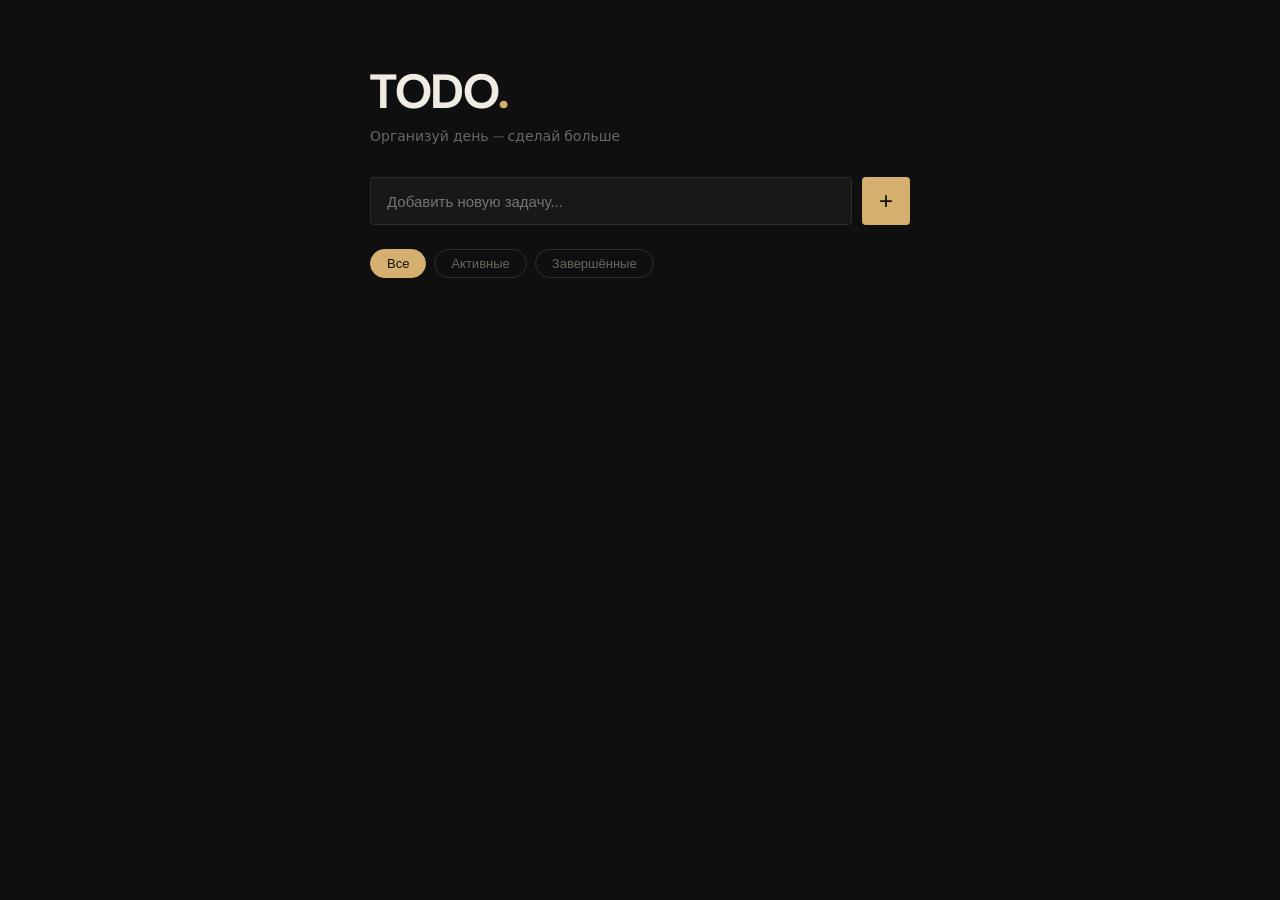
==== index.html @ c5b580c1 "Update HTML, css, js file" ====
<!DOCTYPE html>
<html lang="ru">
<head>
  <meta charset="UTF-8" />
  <meta name="viewport" content="width=device-width, initial-scale=1.0" />
  <title>TODO — Список задач</title>
  <link rel="stylesheet" href="style.css" />
  <link href="https://fonts.googleapis.com/css2?family=DM+Sans:wght@300;400;500&display=swap" rel="stylesheet" />
</head>
<body>

  <main class="app">
    <header class="header">
      <h1 class="header__title">TODO</h1>
      <p class="header__sub">Организуй день — сделай больше</p>
    </header>

    <section class="input-section">
      <div class="input-wrap">
        <input
          id="taskInput"
          class="task-input"
          type="text"
          placeholder="Добавить новую задачу..."
          autocomplete="off"
          maxlength="200"
        />
        <button id="addBtn" class="add-btn" aria-label="Добавить задачу">+</button>
      </div>
      <div id="errorMsg" class="error-msg"></div>
    </section>

    <nav class="filters">
      <button class="filter-btn active" data-filter="all">Все</button>
      <button class="filter-btn" data-filter="active">Активные</button>
      <button class="filter-btn" data-filter="done">Завершённые</button>
    </nav>

    <div class="tasks-container">
      <ul id="taskList" class="task-list"></ul>
      <div id="emptyState" class="empty-state hidden">
        <p>Задач нет. Самое время добавить!</p>
      </div>
    </div>

    <footer class="footer">
      <span id="countLabel" class="count-label"></span>
      <button id="clearDoneBtn" class="clear-btn hidden">Удалить завершённые</button>
    </footer>
  </main>

  <script src="script.js"></script>
</body>
</html>
---- style.css ----
/* === СБРОС СТИЛЕЙ И БАЗА === */
*, *::before, *::after { box-sizing: border-box; margin: 0; padding: 0; }

:root {
  --bg:        #0f0f0f;
  --surface:   #181818;
  --border:    #2e2e2e;
  --accent:    #d4af6e;
  --accent2:   #e8c882;
  --text:      #f0ece4;
  --muted:     #6b6660;
  --done-bg:   #1e1c1a;
  --red:       #c0544a;
  --radius:    4px;
}

body {
  background: var(--bg);
  color: var(--text);
  font-family: 'DM Sans', system-ui, sans-serif;
  font-weight: 300;
  min-height: 100vh;
  display: flex;
  justify-content: center;
  padding: 60px 20px;
}

/* === КОНТЕЙНЕР ПРИЛОЖЕНИЯ === */
.app {
  width: 100%;
  max-width: 540px;
}

.header {
  margin-bottom: 32px;
}

.header__title {
  font-size: 48px;
  font-weight: 700;
  letter-spacing: -.02em;
}

.header__title::after {
  content: '.';
  color: var(--accent);
}

.header__sub {
  font-size: 14px;
  color: var(--muted);
  margin-top: 4px;
}

/* === ПОЛЕ ВВОДА === */
.input-wrap {
  display: flex;
  gap: 10px;
}

.task-input {
  flex: 1;
  background: var(--surface);
  border: 1px solid var(--border);
  border-radius: var(--radius);
  color: var(--text);
  font-size: 15px;
  padding: 13px 16px;
  outline: none;
  transition: border-color .2s;
}

.task-input:focus {
  border-color: var(--accent);
}

.add-btn {
  background: var(--accent);
  border: none;
  border-radius: var(--radius);
  color: var(--bg);
  cursor: pointer;
  font-size: 24px;
  width: 48px;
  height: 48px;
  display: flex;
  align-items: center;
  justify-content: center;
  transition: background .2s;
}

.add-btn:hover { background: var(--accent2); }

.error-msg {
  font-size: 12px;
  color: var(--red);
  margin-top: 6px;
  min-height: 18px;
}

/* === ФИЛЬТРЫ === */
.filters {
  display: flex;
  gap: 8px;
  margin-bottom: 20px;
}

.filter-btn {
  background: none;
  border: 1px solid var(--border);
  border-radius: 20px;
  color: var(--muted);
  cursor: pointer;
  font-size: 13px;
  padding: 6px 16px;
  transition: all .2s;
}

.filter-btn:hover { border-color: var(--accent); color: var(--text); }

.filter-btn.active {
  background: var(--accent);
  border-color: var(--accent);
  color: var(--bg);
}

/* === СПИСОК ЗАДАЧ === */
.task-list {
  list-style: none;
  display: flex;
  flex-direction: column;
  gap: 8px;
}

.task-item {
  background: var(--surface);
  border: 1px solid var(--border);
  border-radius: var(--radius);
  display: flex;
  align-items: center;
  gap: 12px;
  padding: 14px 16px;
}

.task-item.done {
  background: var(--done-bg);
  opacity: .6;
}

.task-check {
  width: 18px;
  height: 18px;
  cursor: pointer;
}

.task-title {
  flex: 1;
  font-size: 15px;
  word-break: break-word;
}

.task-item.done .task-title {
  text-decoration: line-through;
  color: var(--muted);
}

.delete-btn {
  background: none;
  border: none;
  color: var(--muted);
  cursor: pointer;
  font-size: 18px;
  padding: 4px;
  transition: color .15s;
}

.delete-btn:hover { color: var(--red); }

/* === ВСПОМОГАТЕЛЬНЫЕ КЛАССЫ === */
.empty-state {
  text-align: center;
  padding: 40px 0;
  color: var(--muted);
}

.hidden { display: none !important; }

/* === ПОДВАЛ === */
.footer {
  margin-top: 20px;
  display: flex;
  align-items: center;
  justify-content: space-between;
}

.count-label { font-size: 13px; color: var(--muted); }

.clear-btn {
  background: none;
  border: 1px solid var(--border);
  border-radius: var(--radius);
  color: var(--muted);
  cursor: pointer;
  font-size: 12px;
  padding: 6px 12px;
}

.clear-btn:hover { border-color: var(--red); color: var(--red); }

/* === АДАПТИВНОСТЬ (Дополнительное задание) === */
@media (max-width: 480px) {
  body { padding: 30px 16px; }
  .header__title { font-size: 36px; }
}
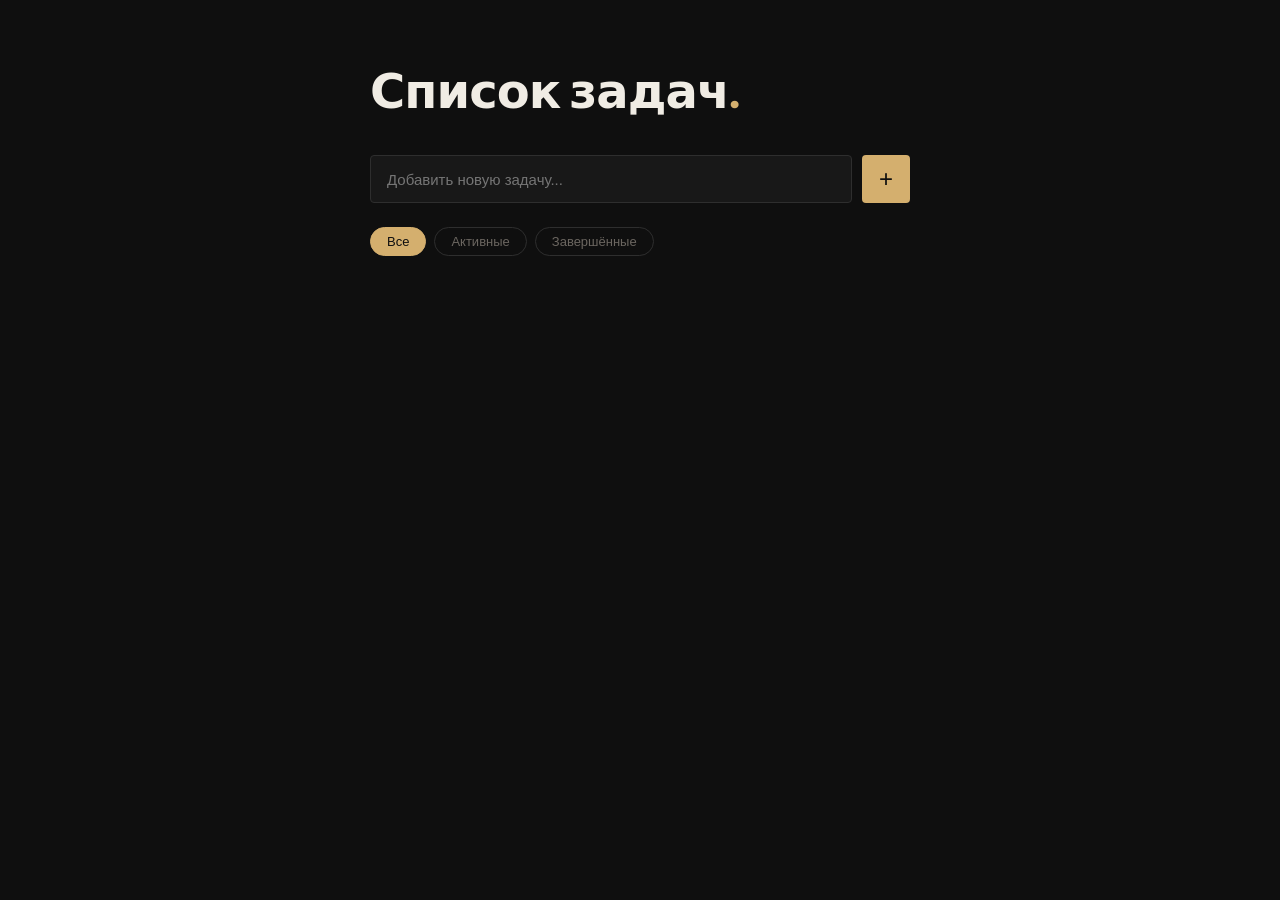
==== commit da45fac1: "Final: work is end" ====
--- a/index.html
+++ b/index.html
@@ -3,7 +3,7 @@
 <head>
   <meta charset="UTF-8" />
   <meta name="viewport" content="width=device-width, initial-scale=1.0" />
-  <title>TODO — Список задач</title>
+  <title>Твой список задач</title>
   <link rel="stylesheet" href="style.css" />
   <link href="https://fonts.googleapis.com/css2?family=DM+Sans:wght@300;400;500&display=swap" rel="stylesheet" />
 </head>
@@ -11,8 +11,7 @@
 
   <main class="app">
     <header class="header">
-      <h1 class="header__title">TODO</h1>
-      <p class="header__sub">Организуй день — сделай больше</p>
+      <h1 class="header__title">Список задач</h1>
     </header>
 
     <section class="input-section">
--- a/style.css
+++ b/style.css
@@ -185,7 +185,7 @@
 
 .hidden { display: none !important; }
 
-/* === ПОДВАЛ === */
+/* === Footer === */
 .footer {
   margin-top: 20px;
   display: flex;
@@ -207,7 +207,7 @@
 
 .clear-btn:hover { border-color: var(--red); color: var(--red); }
 
-/* === АДАПТИВНОСТЬ (Дополнительное задание) === */
+/* === АДАПТИВНОСТЬ === */
 @media (max-width: 480px) {
   body { padding: 30px 16px; }
   .header__title { font-size: 36px; }
